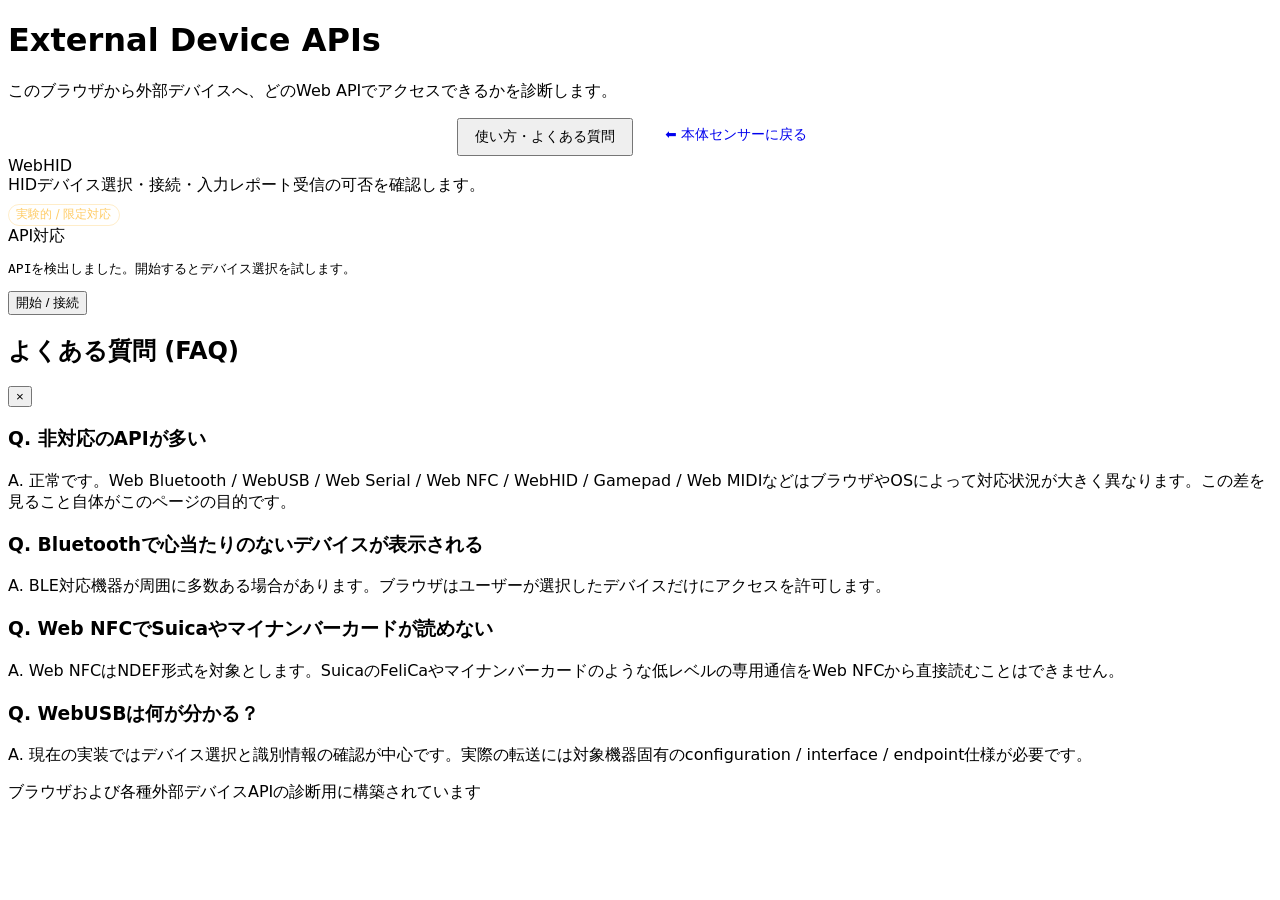
==== external.html @ 194f7d14 "feat: expose WebHID and capability diagnostics in external UI" ====
<!DOCTYPE html>
<html lang="ja">

<head>
    <meta charset="UTF-8" />
    <meta name="viewport" content="width=device-width, initial-scale=1.0" />
    <title>外部デバイスAPI - センサーラボ</title>
    <link rel="stylesheet" href="./src/style.css?v=3">
    <link rel="stylesheet" href="./src/diagnostics.css?v=1">
</head>

<body>
    <div id="app">
        <header>
            <h1>External Device APIs</h1>
            <p>このブラウザから外部デバイスへ、どのWeb APIでアクセスできるかを診断します。</p>
            <div style="margin-top: 1rem; display: flex; gap: 1rem; justify-content: center; flex-wrap: wrap;">
                <button id="btn-help" class="btn btn-help"
                    style="width: auto; font-size: 0.85rem; padding: 0.5rem 1rem;">使い方・よくある質問</button>
                <a href="index.html" class="btn"
                    style="width: auto; font-size: 0.85rem; padding: 0.5rem 1rem; text-decoration: none; display: inline-block;">⬅
                    本体センサーに戻る</a>
            </div>
            <div id="compatibility-alert"
                style="display: none; background: rgba(255,51,102,0.1); border: 1px solid var(--error); padding: 1rem; border-radius: 8px; margin-top: 1.5rem; color: #ff99aa;">
                一部の外部デバイスAPIは、このブラウザで非対応です。非対応表示も診断結果です。
            </div>
        </header>

        <main class="grid-container" id="sensor-container">
            <!-- Sensor cards will be injected here via JS -->
        </main>

        <div id="help-modal" class="modal-overlay" role="dialog" aria-modal="true" aria-labelledby="help-title">
            <div class="modal-content">
                <div class="modal-header">
                    <h2 id="help-title">よくある質問 (FAQ)</h2>
                    <button id="btn-close-help" class="modal-close" aria-label="閉じる">&times;</button>
                </div>
                <div class="modal-body">
                    <h3>Q. 非対応のAPIが多い</h3>
                    <p>A. 正常です。Web Bluetooth / WebUSB / Web Serial / Web NFC / WebHID / Gamepad / Web MIDIなどはブラウザやOSによって対応状況が大きく異なります。この差を見ること自体がこのページの目的です。</p>

                    <h3>Q. Bluetoothで心当たりのないデバイスが表示される</h3>
                    <p>A. BLE対応機器が周囲に多数ある場合があります。ブラウザはユーザーが選択したデバイスだけにアクセスを許可します。</p>

                    <h3>Q. Web NFCでSuicaやマイナンバーカードが読めない</h3>
                    <p>A. Web NFCはNDEF形式を対象とします。SuicaのFeliCaやマイナンバーカードのような低レベルの専用通信をWeb NFCから直接読むことはできません。</p>

                    <h3>Q. WebUSBは何が分かる？</h3>
                    <p>A. 現在の実装ではデバイス選択と識別情報の確認が中心です。実際の転送には対象機器固有のconfiguration / interface / endpoint仕様が必要です。</p>
                </div>
            </div>
        </div>

        <footer>
            <p>ブラウザおよび各種外部デバイスAPIの診断用に構築されています</p>
        </footer>
    </div>

    <script src="./src/external.js?v=2"></script>
    <script src="./src/external-diagnostics.js?v=1"></script>
</body>

</html>
---- src/diagnostics.css ----
body { font-family: Inter, system-ui, -apple-system, BlinkMacSystemFont, "Segoe UI", sans-serif; }
.capability-summary { margin: 1.25rem auto 0; max-width: 760px; padding: 1rem; border: 1px solid var(--card-border); border-radius: 12px; background: rgba(255,255,255,.04); }
.capability-summary strong { color: var(--primary); font-size: 1.15rem; margin-right: .35rem; }
.capability-summary span, .capability-summary small { display: block; color: var(--text-muted); margin-top: .35rem; }
.capability-summary small { line-height: 1.6; margin-top: .65rem; }
.experimental-flag { display: inline-block; margin-top: .5rem; padding: .15rem .45rem; border: 1px solid rgba(255,204,102,.35); border-radius: 999px; color: #ffcc66; font-size: .72rem; }
.diagnostic-card.unsupported { opacity: .7; border-color: rgba(255,51,102,.4); }
.diagnostic-card.unsupported .status-badge { color: var(--error); background: rgba(255,51,102,.1); }
.grid-container { grid-template-columns: repeat(auto-fit, minmax(min(100%, 320px), 1fr)); }
.card-content { word-break: break-word; }
.card-content pre { overflow-wrap: anywhere; }
@media (max-width: 600px) { #app { padding: 1rem; } .card-header { flex-direction: column; gap: .6rem; } .status-badge { align-self: flex-start; } }
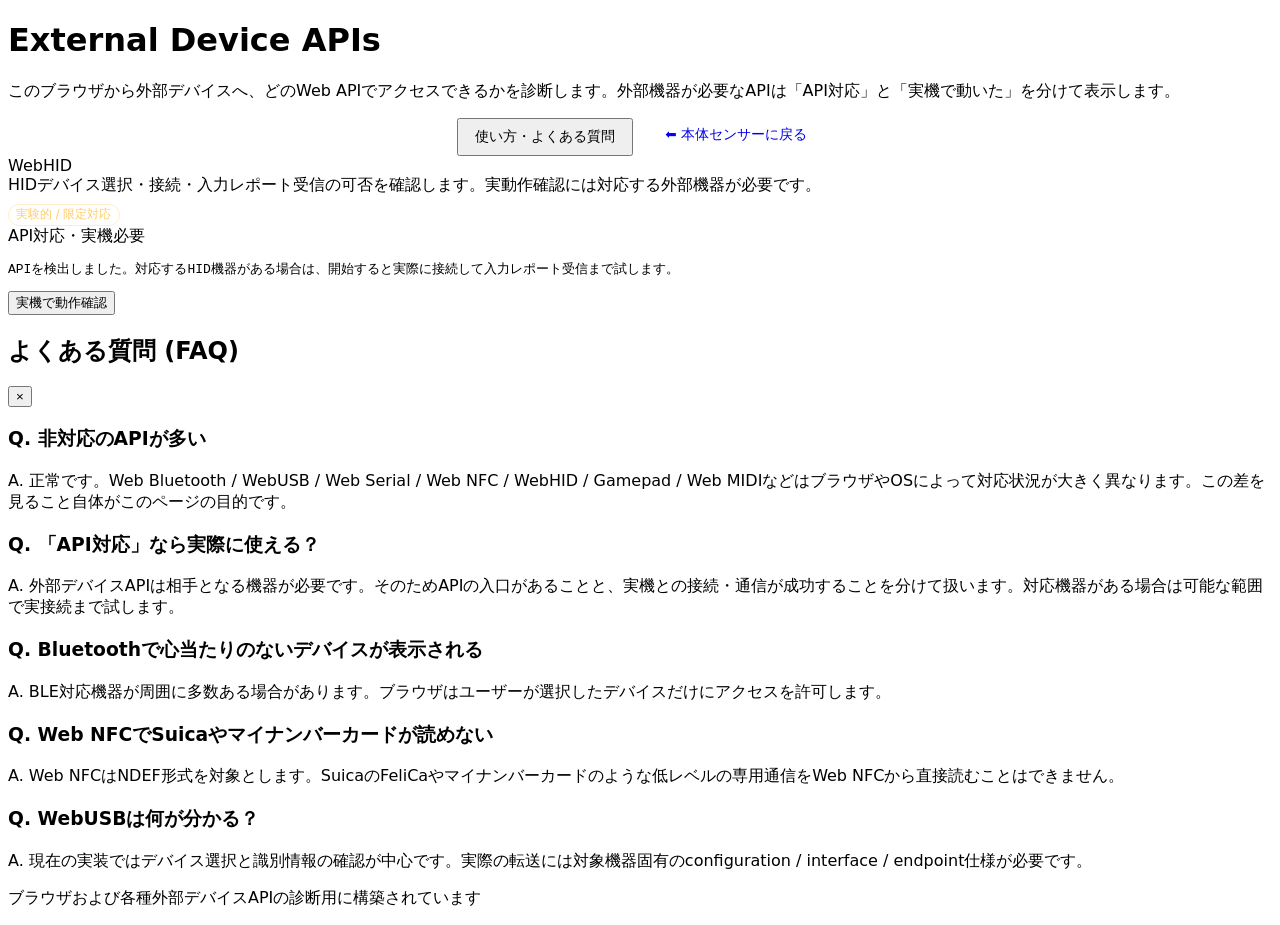
==== commit f19f4c92: "docs: clarify external device test boundary" ====
--- a/external.html
+++ b/external.html
@@ -13,7 +13,7 @@
     <div id="app">
         <header>
             <h1>External Device APIs</h1>
-            <p>このブラウザから外部デバイスへ、どのWeb APIでアクセスできるかを診断します。</p>
+            <p>このブラウザから外部デバイスへ、どのWeb APIでアクセスできるかを診断します。外部機器が必要なAPIは「API対応」と「実機で動いた」を分けて表示します。</p>
             <div style="margin-top: 1rem; display: flex; gap: 1rem; justify-content: center; flex-wrap: wrap;">
                 <button id="btn-help" class="btn btn-help"
                     style="width: auto; font-size: 0.85rem; padding: 0.5rem 1rem;">使い方・よくある質問</button>
@@ -41,6 +41,9 @@
                     <h3>Q. 非対応のAPIが多い</h3>
                     <p>A. 正常です。Web Bluetooth / WebUSB / Web Serial / Web NFC / WebHID / Gamepad / Web MIDIなどはブラウザやOSによって対応状況が大きく異なります。この差を見ること自体がこのページの目的です。</p>
 
+                    <h3>Q. 「API対応」なら実際に使える？</h3>
+                    <p>A. 外部デバイスAPIは相手となる機器が必要です。そのためAPIの入口があることと、実機との接続・通信が成功することを分けて扱います。対応機器がある場合は可能な範囲で実接続まで試します。</p>
+
                     <h3>Q. Bluetoothで心当たりのないデバイスが表示される</h3>
                     <p>A. BLE対応機器が周囲に多数ある場合があります。ブラウザはユーザーが選択したデバイスだけにアクセスを許可します。</p>
 
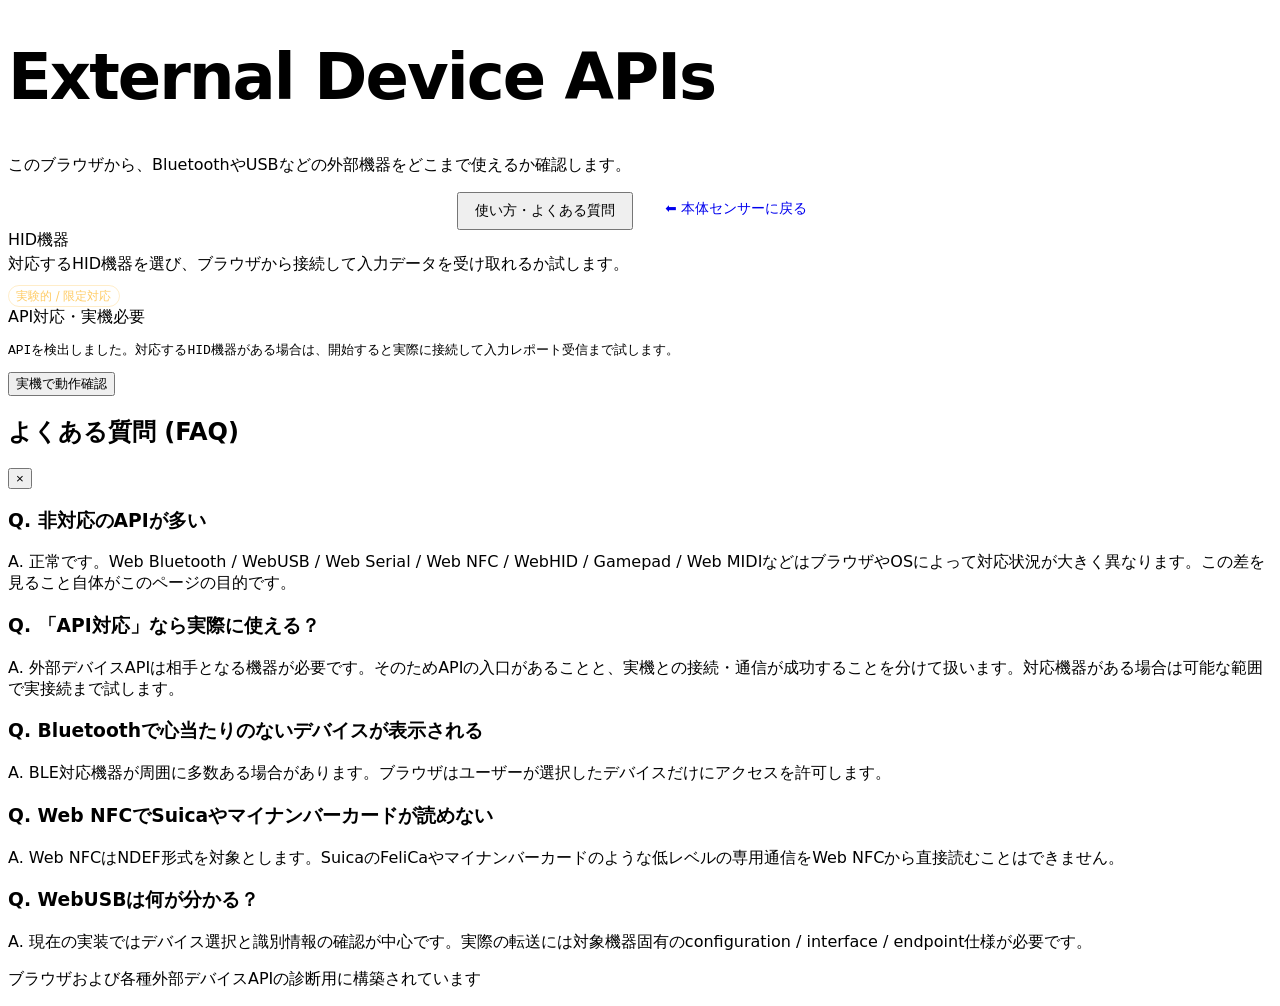
==== commit b1cc0f34: "ui: load plain-language copy on external page" ====
--- a/external.html
+++ b/external.html
@@ -5,6 +5,7 @@
     <meta charset="UTF-8" />
     <meta name="viewport" content="width=device-width, initial-scale=1.0" />
     <title>外部デバイスAPI - センサーラボ</title>
+    <link rel="icon" type="image/webp" href="./assets/icon.webp">
     <link rel="stylesheet" href="./src/style.css?v=3">
     <link rel="stylesheet" href="./src/diagnostics.css?v=1">
 </head>
@@ -63,6 +64,7 @@
 
     <script src="./src/external.js?v=2"></script>
     <script src="./src/external-diagnostics.js?v=1"></script>
+    <script src="./src/plain-language.js?v=1"></script>
 </body>
 
 </html>
--- a/src/diagnostics.css
+++ b/src/diagnostics.css
@@ -1,4 +1,5 @@
 body { font-family: Inter, system-ui, -apple-system, BlinkMacSystemFont, "Segoe UI", sans-serif; }
+header h1 { white-space: nowrap; font-size: clamp(2rem, 8vw, 4rem); letter-spacing: -.03em; line-height: 1.08; }
 .capability-summary { margin: 1.25rem auto 0; max-width: 760px; padding: 1rem; border: 1px solid var(--card-border); border-radius: 12px; background: rgba(255,255,255,.04); }
 .capability-summary strong { color: var(--primary); font-size: 1.15rem; margin-right: .35rem; }
 .capability-summary span, .capability-summary small { display: block; color: var(--text-muted); margin-top: .35rem; }
@@ -7,6 +8,17 @@
 .diagnostic-card.unsupported { opacity: .7; border-color: rgba(255,51,102,.4); }
 .diagnostic-card.unsupported .status-badge { color: var(--error); background: rgba(255,51,102,.1); }
 .grid-container { grid-template-columns: repeat(auto-fit, minmax(min(100%, 320px), 1fr)); }
+.category-heading { grid-column: 1 / -1; margin: 1.25rem 0 -.25rem; padding-top: .75rem; border-top: 1px solid var(--card-border); }
+.category-heading:first-child { margin-top: 0; padding-top: 0; border-top: 0; }
+.category-heading h2 { margin: 0; font-size: 1.25rem; color: var(--primary); }
+.category-heading p { margin: .35rem 0 0; color: var(--text-muted); line-height: 1.6; }
+.card-desc { line-height: 1.65; }
 .card-content { word-break: break-word; }
 .card-content pre { overflow-wrap: anywhere; }
-@media (max-width: 600px) { #app { padding: 1rem; } .card-header { flex-direction: column; gap: .6rem; } .status-badge { align-self: flex-start; } }
+@media (max-width: 600px) {
+  #app { padding: 1rem; }
+  header h1 { font-size: clamp(1.85rem, 8vw, 2.35rem); }
+  header > p { font-size: .95rem; line-height: 1.65; }
+  .card-header { flex-direction: column; gap: .6rem; }
+  .status-badge { align-self: flex-start; }
+}
